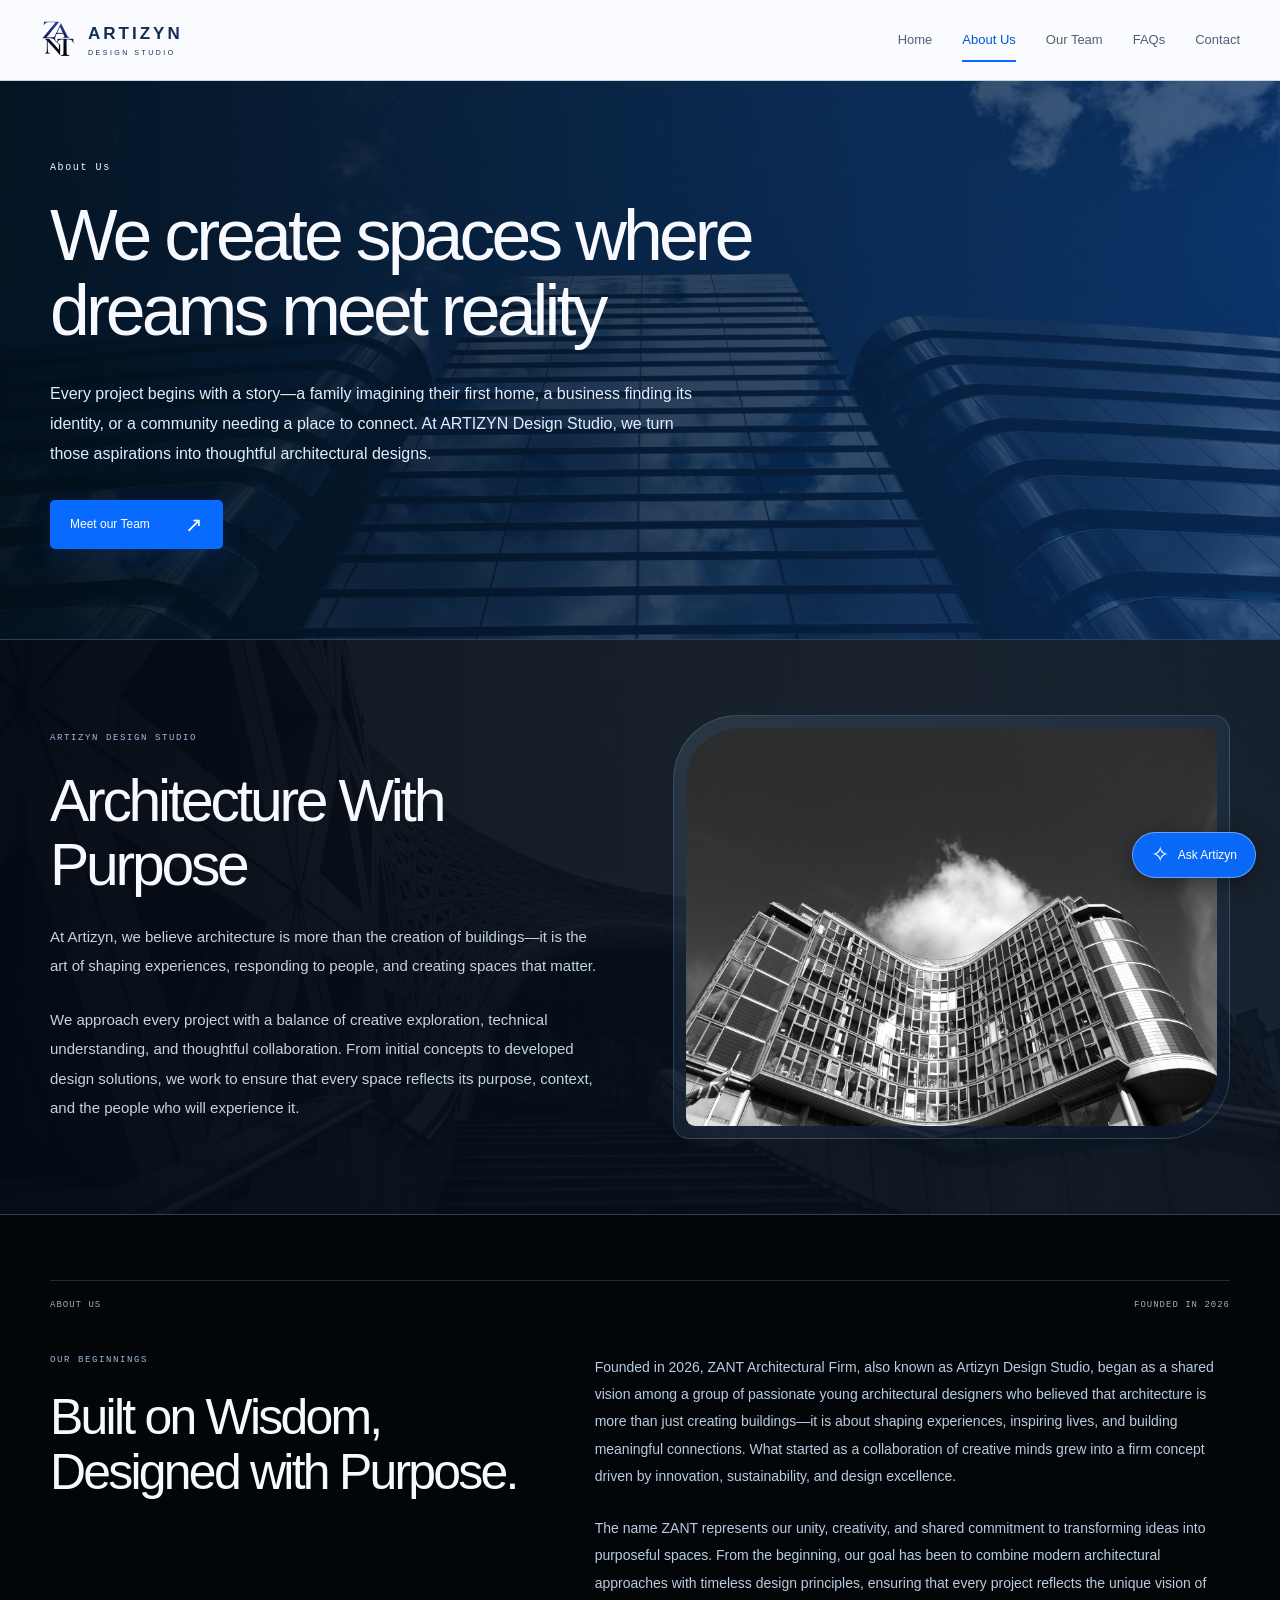
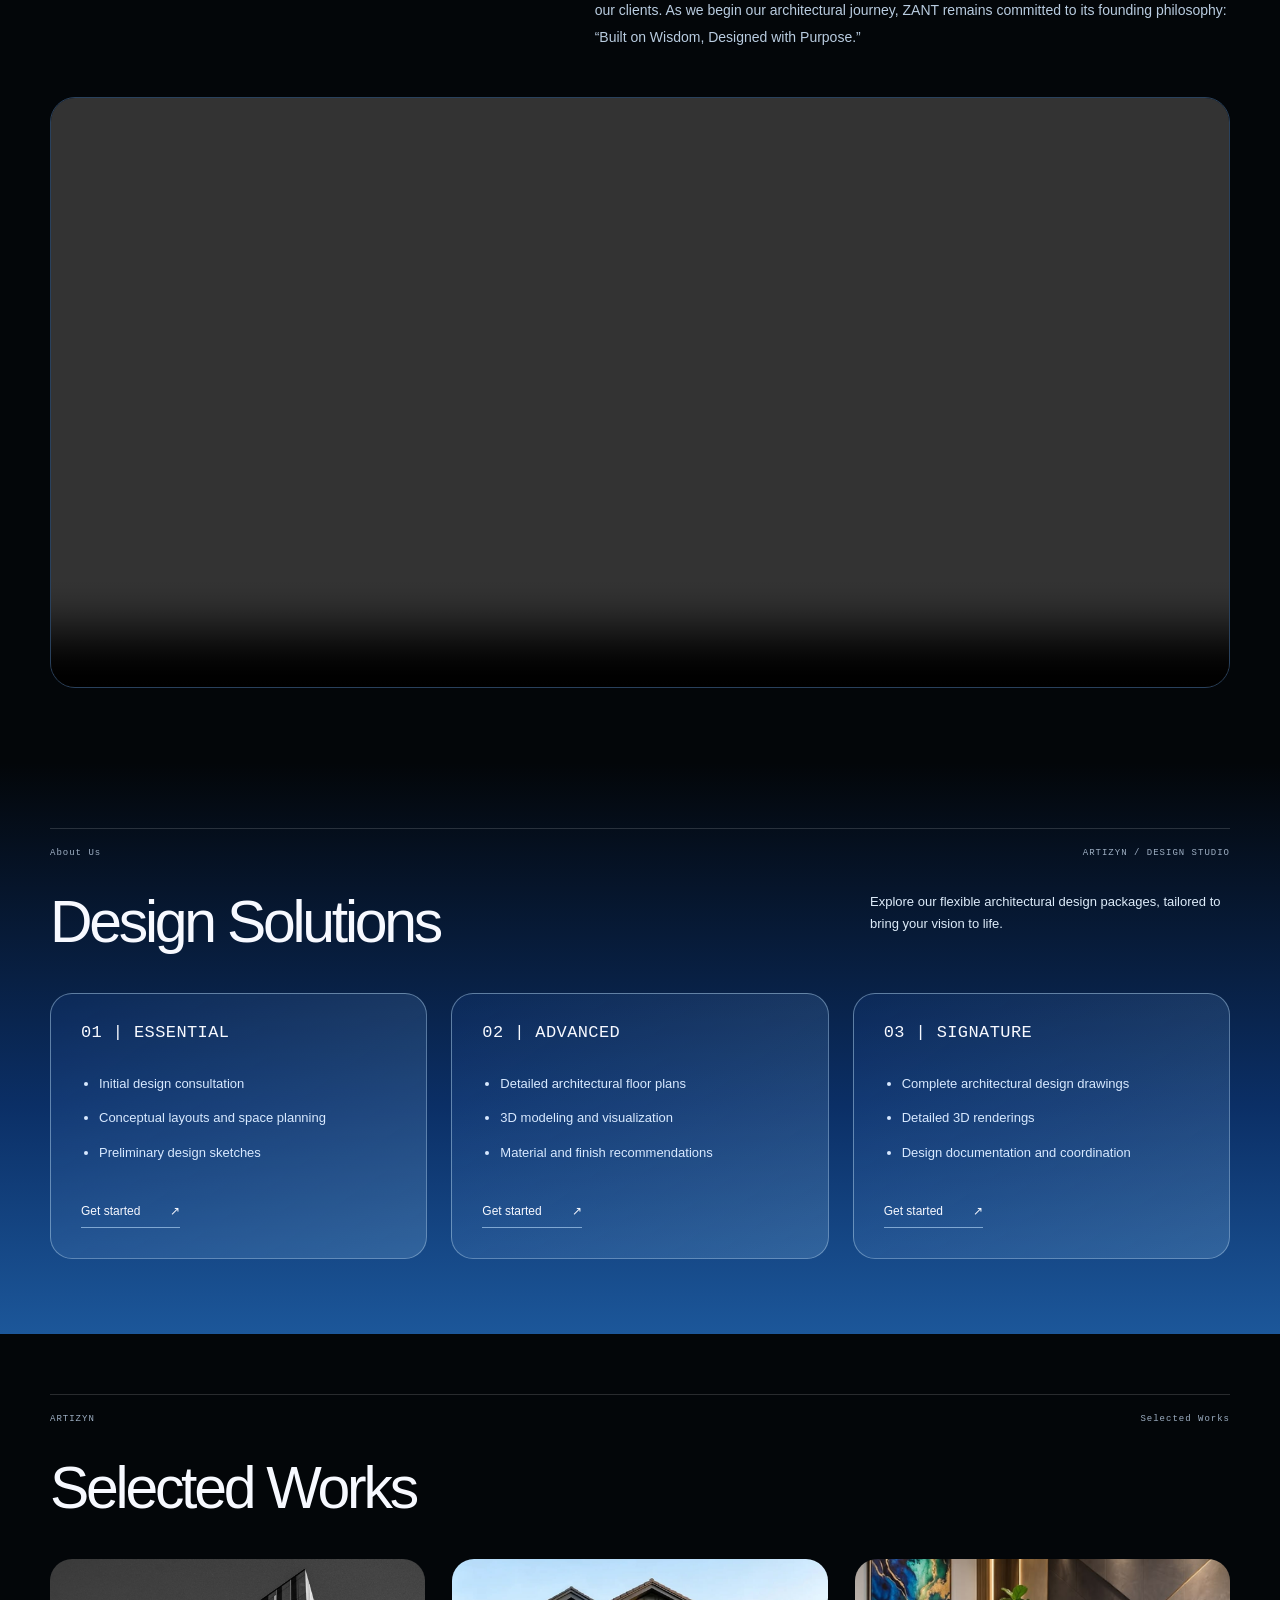
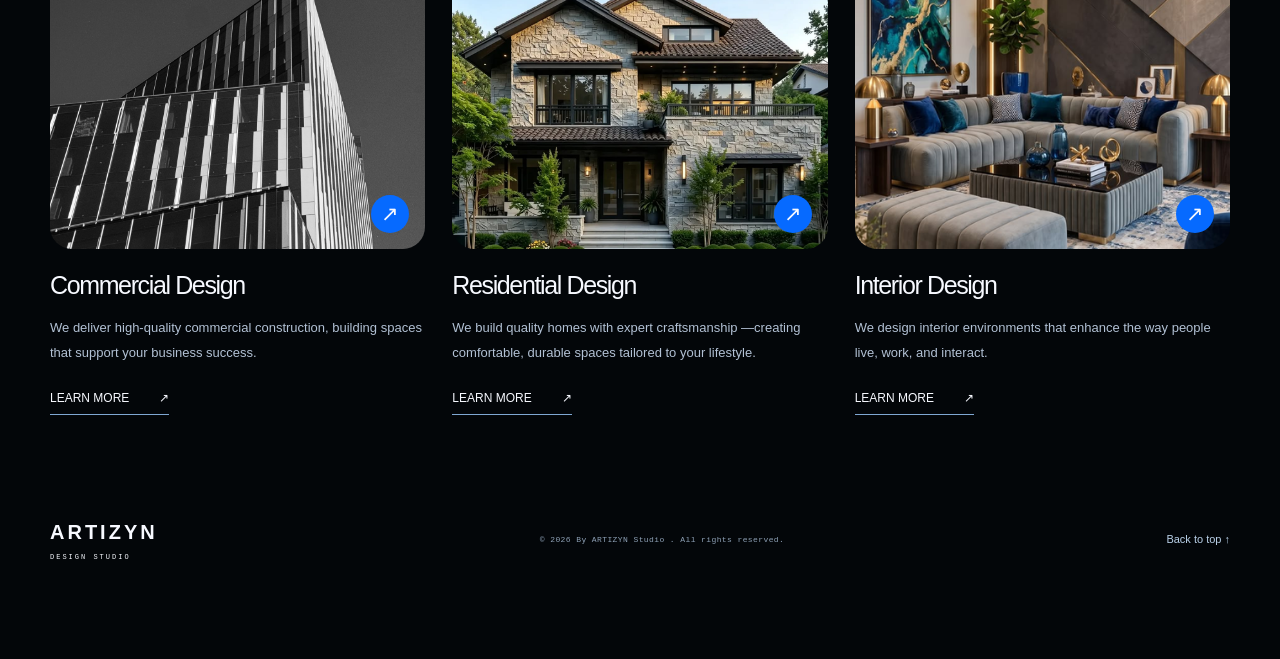
==== about.html @ 1517cb16 "Add files via upload" ====
<!doctype html>
<html lang="en">
<head>
  <meta charset="UTF-8">
  <meta name="viewport" content="width=device-width, initial-scale=1">
  <meta name="description" content="ARTIZYN Design Studio. Designing Spaces. Inspiring Lives.">
  <title>About Us | ARTIZYN Design Studio</title>
  <link rel="icon" href="assets/344285221e7c3db9e5a2c0e0a486cc6c.png">
  <link rel="stylesheet" href="styles.css">
  <script src="script.js" defer></script>
</head>
<body>
  <a href="#main" class="skip-link">Skip to content</a>
  <header class="site-header"><div class="nav-wrap">
    <a href="index.html" class="studio-logo" aria-label="ARTIZYN Design Studio home"><img src="assets/344285221e7c3db9e5a2c0e0a486cc6c.png" alt="" class="" loading="eager"><span>ARTIZYN<small>DESIGN STUDIO</small></span></a>
    <button type="button" class="menu-toggle" aria-expanded="false" aria-controls="navigation">Menu <span aria-hidden="true">＋</span></button>
    <nav id="navigation" aria-label="Main navigation"><a href="index.html">Home</a><a href="about.html" class="active" aria-current="page">About Us</a><a href="team.html">Our Team</a><a href="faqs.html">FAQs</a><a href="contact.html">Contact</a></nav>
  </div></header>
  <main id="main">
<section class="about-banner"><div class="about-background"><img src="assets/c82552db2556053404ffef305cc319f3.jpg" alt="" class="" loading="lazy"></div><div class="container about-banner-inner"><p class="eyebrow">About Us</p><h1>We create spaces where dreams meet reality</h1><p class="about-story">Every project begins with a story—a family imagining their first home, a business finding its identity, or a community needing a place to connect. At ARTIZYN Design Studio, we turn those aspirations into thoughtful architectural designs.</p><a class="button button-blue" href="team.html">Meet our Team <span aria-hidden="true">↗</span></a></div></section>

<section class="about-purpose" id="architecture-purpose" aria-labelledby="purpose-title">
  <div class="purpose-background" aria-hidden="true"><img src="assets/ce5a1efb2da5e8416d803a79b1815a34.jpg" alt="" loading="lazy"></div>
  <div class="container purpose-grid">
    <div class="purpose-copy"><p class="eyebrow">ARTIZYN DESIGN STUDIO</p><h2 id="purpose-title">Architecture With Purpose</h2><p>At Artizyn, we believe architecture is more than the creation of buildings—it is the art of shaping experiences, responding to people, and creating spaces that matter.</p><p>We approach every project with a balance of creative exploration, technical understanding, and thoughtful collaboration. From initial concepts to developed design solutions, we work to ensure that every space reflects its purpose, context, and the people who will experience it.</p></div>
    <figure class="purpose-media"><img src="assets/8f302f7c64dc074cd8ac6d49aa985cf3.jpg" alt="Curved architectural facade viewed beneath a clouded sky" loading="lazy"></figure>
  </div>
</section>
<section class="about-origins container" id="our-beginnings" aria-labelledby="origins-title">
  <div class="section-topline"><span>ABOUT US</span><span>FOUNDED IN 2026</span></div>
  <div class="origins-grid"><div><p class="eyebrow">OUR BEGINNINGS</p><h2 id="origins-title">Built on Wisdom,<br>Designed with Purpose.</h2></div><div class="origins-copy"><p>Founded in 2026, ZANT Architectural Firm, also known as Artizyn Design Studio, began as a shared vision among a group of passionate young architectural designers who believed that architecture is more than just creating buildings—it is about shaping experiences, inspiring lives, and building meaningful connections. What started as a collaboration of creative minds grew into a firm concept driven by innovation, sustainability, and design excellence.</p><p>The name ZANT represents our unity, creativity, and shared commitment to transforming ideas into purposeful spaces. From the beginning, our goal has been to combine modern architectural approaches with timeless design principles, ensuring that every project reflects the unique vision of our clients. As we begin our architectural journey, ZANT remains committed to its founding philosophy: “Built on Wisdom, Designed with Purpose.”</p></div></div>
  <video autoplay muted controls playsinline preload="auto" aria-label="Artizyn About Us studio video"><source src="assets/28ec681d1adf38405089d83d41454bf2.mp4" type="video/mp4">Your browser does not support video. <a href="assets/28ec681d1adf38405089d83d41454bf2.mp4">Download the About Us video</a>.</video>
</section>
<section class="packages-section"><div class="container"><div class="section-topline"><span>About Us</span><span>ARTIZYN / DESIGN STUDIO</span></div><div class="section-heading"><h2>Design Solutions</h2><p>Explore our flexible architectural design packages, tailored to bring your vision to life.</p></div><div class="package-grid"><article class="package-card"><h3>01 | ESSENTIAL</h3><ul><li>Initial design consultation</li><li>Conceptual layouts and space planning</li><li>Preliminary design sketches</li></ul><a class="text-link" href="contact.html?package=Essential">Get started <span aria-hidden="true">↗</span></a></article><article class="package-card"><h3>02 | ADVANCED</h3><ul><li>Detailed architectural floor plans</li><li>3D modeling and visualization</li><li>Material and finish recommendations</li></ul><a class="text-link" href="contact.html?package=Advanced">Get started <span aria-hidden="true">↗</span></a></article><article class="package-card"><h3>03 | SIGNATURE</h3><ul><li>Complete architectural design drawings</li><li>Detailed 3D renderings</li><li>Design documentation and coordination</li></ul><a class="text-link" href="contact.html?package=Signature">Get started <span aria-hidden="true">↗</span></a></article></div></div></section>
<section class="selected-section container" id="selected-works"><div class="section-topline"><span>ARTIZYN</span><span>Selected Works</span></div><h2>Selected Works</h2><div class="work-grid"><article class="work-category"><a class="work-category-image" href="commercial.html"><img src="assets/98d7e2358748f0d993f6f96458d1f9bc.jpg" alt="Commercial Design" class="" loading="lazy"><span aria-hidden="true">↗</span></a><h3>Commercial Design</h3><p>We deliver high-quality commercial construction, building spaces that support your business success.</p><a class="text-link" href="commercial.html">LEARN MORE <span aria-hidden="true">↗</span></a></article><article class="work-category"><a class="work-category-image" href="residential.html"><img src="assets/cbf2e55124b88dc359e330a60bb143f4.png" alt="Residential Design" class="" loading="lazy"><span aria-hidden="true">↗</span></a><h3>Residential Design</h3><p>We build quality homes with expert craftsmanship —creating comfortable, durable spaces tailored to your lifestyle.</p><a class="text-link" href="residential.html">LEARN MORE <span aria-hidden="true">↗</span></a></article><article class="work-category"><a class="work-category-image" href="interiors.html"><img src="assets/83908683cc5d75534dca1bf2333109cd.png" alt="Interior Design" class="" loading="lazy"><span aria-hidden="true">↗</span></a><h3>Interior Design</h3><p>We design interior environments that enhance the way people live, work, and interact.</p><a class="text-link" href="interiors.html">LEARN MORE <span aria-hidden="true">↗</span></a></article></div></section>
</main>
  <footer class="container site-footer"><a href="index.html" class="footer-wordmark">ARTIZYN<span>DESIGN STUDIO</span></a><p>© 2026 By ARTIZYN Studio . All rights reserved.</p><a href="#main" class="back-top">Back to top ↑</a></footer>
  <div class="assistant-panel" id="assistant-panel" hidden><div class="assistant-header"><strong>Artizyn</strong><button id="assistant-close" type="button" aria-label="Close Artizyn assistant">×</button></div><iframe id="assistant-frame" title="Artizyn AI Agent and Design Helper" data-src="https://agent.jotform.com/01a19ae77b0070008f9f59770c9044ddc008/canva-chatbot-bubble" referrerpolicy="strict-origin-when-cross-origin"></iframe><a href="https://agent.jotform.com/01a19ae77b0070008f9f59770c9044ddc008/canva-chatbot-bubble" target="_blank" rel="noopener noreferrer" class="assistant-link">Open assistant in a new tab ↗</a></div>
  <button class="assistant-toggle" id="assistant-toggle" type="button" aria-expanded="false" aria-controls="assistant-panel"><span aria-hidden="true">✧</span> Ask Artizyn</button>
  <dialog id="project-dialog" aria-labelledby="dialog-title"><div class="dialog-header"><h2 id="dialog-title">Selected Works</h2><button id="dialog-close" type="button" aria-label="Close project image">Close ×</button></div><img id="dialog-image" alt=""><p id="dialog-address"></p></dialog>
</body>
</html>
---- styles.css ----
@charset "UTF-8";
:root{--black:#030609;--blue:#086aff;--ice:#b4e4ee;--white:#f7f9ff;--muted:#a5b5c8;--line:#ffffff26;--font:Arial,Helvetica,sans-serif;--mono:'Courier New',monospace}
*{box-sizing:border-box}html{scroll-behavior:smooth;scroll-padding-top:85px}body{margin:0;background:var(--black);color:var(--white);font-family:var(--font);font-size:15px;line-height:1.7}button,input,textarea,select{font:inherit}button,a{-webkit-tap-highlight-color:transparent}button{cursor:pointer;touch-action:manipulation}a{color:inherit;text-decoration:none}a:focus-visible,button:focus-visible,summary:focus-visible,input:focus-visible,select:focus-visible,textarea:focus-visible{outline:3px solid #82c8ff;outline-offset:5px}img{display:block;max-width:100%}p,h1,h2,h3,figure{margin:0}button{color:inherit}h1,h2,h3{line-height:1.05;letter-spacing:-.055em;font-weight:400}h2{font-size:clamp(42px,4.6vw,66px)}strong{font-weight:700}.container{width:min(1180px,calc(100% - 100px));margin-inline:auto}.eyebrow{font-family:var(--mono);font-size:10px;letter-spacing:1.6px;line-height:1.5}.small-line{width:24px;height:1px;background:#c8f0ff;display:inline-block;vertical-align:middle;margin-right:8px}.site-header{height:80px;position:sticky;top:0;z-index:30;background:#f9fbff;color:#122032;box-shadow:0 1px 0 #c8d4df}.nav-wrap{width:min(1280px,calc(100% - 80px));height:100%;margin:auto;display:flex;align-items:center;justify-content:space-between;gap:25px}.logo{font-size:29px;font-weight:700;letter-spacing:-1.5px;line-height:1}.logo span{color:var(--blue)}nav{display:flex;align-items:center;gap:30px}nav a{font-size:13px;color:#506071;position:relative}nav a:hover,nav a.active{color:#0057d4}nav a.active:not(.nav-contact)::after{content:'';position:absolute;bottom:-11px;left:0;right:0;height:2px;background:var(--blue)}nav a.nav-contact{padding:11px 18px;border:1px solid #bac8d9;color:#14263d}nav a.nav-contact span{margin-left:16px}.menu-toggle{display:none}.hero{position:relative;isolation:isolate;overflow:hidden;padding-top:52px}.hero-glow{position:absolute;z-index:-2;top:0;left:0;right:0;height:780px;background:linear-gradient(180deg,#ade0eb 0%,#417ed2 26%,#10365d 56%,#030609 96%)}.hero-layout{display:grid;grid-template-columns:1fr 1.04fr;gap:36px;position:relative;z-index:1}.hero-card{border:1px solid #ffffff7d;background:linear-gradient(145deg,#d7f1ff27,#122c4a50 55%,#000a);border-radius:58px 16px 58px 16px;padding:43px 42px 25px;display:flex;flex-direction:column;align-items:flex-start;backdrop-filter:blur(15px);min-width:0}.hero h1{font-size:clamp(55px,5.8vw,85px);margin-top:35px;line-height:1.02;letter-spacing:-.06em}.hero h1 strong{display:block}.hero-description{font-size:16px;margin-top:26px;line-height:1.6;color:#e1effb}.button{display:inline-flex;align-items:center;justify-content:space-between;gap:35px;padding:14px 20px;min-height:48px;border:0;font-size:12px;border-radius:5px}.button-blue{background:var(--blue);color:#fff;box-shadow:0 8px 25px #0064ff20}.button:hover{background:#2a83ff}.button span{font-size:21px;line-height:1}.hero .button{margin-top:33px}.hero-bottom{display:flex;align-items:center;justify-content:space-between;width:100%;margin-top:45px;padding-top:18px;border-top:1px solid #ffffff30;font-family:var(--mono);font-size:8px;letter-spacing:1px;color:#c1d4e6}.hero-bottom>span:last-child{font-size:22px}.hero-image{position:relative;min-height:525px;max-height:620px;overflow:hidden;border-radius:40px 7px 40px 7px;background:#122335}.hero-image img{width:100%;height:100%;object-fit:cover;object-position:50% 45%}.hero-image::after{content:'';position:absolute;inset:55% 0 0;background:linear-gradient(transparent,#000b)}.hero-image figcaption{position:absolute;bottom:25px;left:25px;right:25px;z-index:1;font-family:var(--mono);font-size:8px;letter-spacing:1px;display:flex;justify-content:space-between;gap:10px}.blue-loop{width:205px;height:205px;border:39px solid #72a4ff;border-radius:40%;position:absolute;z-index:2;transform:rotate(29deg);box-shadow:inset 5px 5px 8px #c3edff,inset -8px -8px 14px #1451db,7px 6px 10px #13329d;border-top-color:#a1c8ff;border-left-color:#95c3ff;pointer-events:none}.loop-one{top:-113px;right:-85px;width:240px;height:240px}.loop-two{top:490px;left:-135px;transform:rotate(-25deg);width:190px;height:190px;border-width:32px;z-index:0}.intro{padding-top:96px;padding-bottom:85px;text-align:center}.intro>.eyebrow{color:#96b1ce;font-size:9px}.intro h2{margin-top:22px;font-size:clamp(38px,4.4vw,62px)}.blue-text{color:#8bc5ff}.section-intro{max-width:500px;margin:24px auto 0;color:var(--muted);font-size:14px;line-height:1.8}.values-grid{display:grid;grid-template-columns:repeat(3,1fr);gap:22px;margin-top:52px;text-align:left}.glass-card{padding:28px 27px 22px;border:1px solid #a4c1df70;border-radius:23px;background:linear-gradient(164deg,#11274230,#103d7a 65%,#8fbfdf);min-height:315px;position:relative}.card-number{font-family:var(--mono);font-size:9px;letter-spacing:1px;color:#a5c6ee}.glass-card h3{font-size:26px;line-height:1.15;letter-spacing:-.03em;margin-top:26px}.glass-card p{font-size:12px;line-height:1.85;margin-top:20px;color:#eff6ff;max-width:265px}.card-arrow{display:block;text-align:right;margin-top:22px;font-size:21px}.services-banner{position:relative;isolation:isolate;overflow:hidden;min-height:420px;display:flex;align-items:center;border-top:1px solid #273a51;border-bottom:1px solid #3c6980}.facade-background{position:absolute;z-index:-2;inset:0;width:100%;height:100%;object-fit:cover;object-position:center 50%}.services-banner::after{content:'';position:absolute;z-index:-1;inset:0;background:linear-gradient(90deg,#03101be0,#0b2a569c 50%,#07111aa6)}.banner-inner{display:grid;grid-template-columns:1fr 1.4fr .7fr;gap:65px;align-items:center;padding-block:45px}.process-photo{height:245px;width:100%;object-fit:cover;border-radius:24px 65px 24px 65px;transform:rotate(-3deg);border:1px solid #b6d5e9a0}.banner-inner h2{font-size:clamp(50px,6vw,80px);margin-top:15px}.banner-inner>div>p:last-child{margin-top:20px;color:#d3e6f8;font-family:var(--mono);font-size:12px}.outline-cross{position:relative;width:115px;height:200px;background:linear-gradient(#edfaff44,#1c87ff1f);border:1px solid #b7d7f8a6;border-radius:24px;transform:rotate(15deg)}.outline-cross::before{content:'';position:absolute;width:200px;height:100px;top:49px;left:-44px;background:linear-gradient(#b8d9ff5c,#1262ba30);border:1px solid #bbdcff88;border-radius:20px}.services-content{padding-block:65px 80px}.section-topline{display:flex;justify-content:space-between;gap:20px;font-family:var(--mono);font-size:9px;letter-spacing:1px;border-top:1px solid var(--line);padding-top:17px;color:#9eafc3}.service-layout{display:grid;grid-template-columns:1fr 1fr;gap:70px;margin-top:40px}.service-selector h2{font-size:43px}.service-buttons{display:flex;flex-direction:column;gap:14px;margin-top:38px}.service-button{display:flex;align-items:center;gap:16px;justify-content:flex-start;background:#101a27;color:#b9c7d8;border:1px solid #293e58;padding:16px 19px;font-size:12px;border-radius:30px;text-align:left;min-height:55px}.service-button>span:first-child{font-family:var(--mono);font-size:9px;opacity:.7}.service-button>span:last-child{margin-left:auto;font-size:18px}.service-button.active,.service-button:hover{background:linear-gradient(100deg,#1562e4,#64a6ef);color:#fff;border-color:#a8cfff}.service-detail{border:1px solid #263d54;border-radius:24px;overflow:hidden;background:#091420;min-width:0}.service-detail>img{width:100%;height:230px;object-fit:cover}.service-detail-copy{padding:25px}.service-detail-copy .eyebrow{font-size:9px;color:#a9cfff}.service-detail h3{font-size:27px;margin-top:13px;letter-spacing:-.025em}.service-detail-copy>p:not(.eyebrow){font-size:12px;color:#acbfd3;line-height:1.8;margin-top:16px;min-height:87px}.text-link{display:inline-flex;align-items:center;gap:30px;font-size:12px;border-bottom:1px solid #7fa7d2;padding-bottom:6px;margin-top:22px}.text-link:hover{color:#9dcaff}.team-section{background:linear-gradient(180deg,#a7dce8 0,#397ed6 24%,#12335b 60%,#030609 98%);padding-block:55px 65px}.team-section .section-topline{border-color:#ffffff50;color:#e1f2ff}.section-heading{display:flex;justify-content:space-between;align-items:flex-end;margin-top:30px;gap:25px}.section-heading>p{font-size:12px;color:#deecfa}.team-grid{display:grid;grid-template-columns:repeat(4,1fr);gap:25px;margin-top:40px}.team-portrait{height:235px;position:relative;overflow:hidden;border-radius:26px 26px 5px 5px;background:linear-gradient(145deg,#c4e4ff,#397bde 65%,#13366f);border:1px solid #b5daff8c;display:grid;place-items:center}.team-portrait::after{content:'';position:absolute;width:145px;height:145px;border:1px solid #ffffff3a;border-radius:40%;transform:rotate(45deg);bottom:-75px;left:-45px}.team-monogram{font-size:100px;color:#ffffffd1;font-weight:400;letter-spacing:-.07em;line-height:1}.member-number{position:absolute;bottom:17px;left:18px;font-size:8px;font-family:var(--mono);letter-spacing:1px;color:#e3f3ff}.portrait-two{background:linear-gradient(145deg,#c9d3ff,#657bdd 65%,#253d85)}.portrait-three{background:linear-gradient(145deg,#bae8eb,#2e9fbb 65%,#125169)}.portrait-four{background:linear-gradient(145deg,#c5d8ff,#558ed7 65%,#1d3c76)}.team-card h3{font-size:20px;line-height:1.2;letter-spacing:-.03em;margin-top:20px}.team-card>p{color:#adbed2;font-size:12px;margin-top:7px}.faq-section{padding-block:70px 90px}.faq-layout{display:grid;grid-template-columns:.8fr 1.2fr;gap:100px}.faq-layout .eyebrow{color:#90aeca;font-size:9px}.faq-layout h2{margin-top:23px;font-size:56px}.faq-intro{font-size:13px;color:var(--muted);margin-top:25px}.faq-list{border-top:1px solid var(--line)}details{border-bottom:1px solid var(--line)}summary{cursor:pointer;display:flex;align-items:center;justify-content:space-between;gap:25px;padding:23px 0;font-size:14px;line-height:1.6;list-style:none}summary::-webkit-details-marker{display:none}.faq-icon{font-size:25px;color:#9bc8ff;flex-shrink:0}details[open] .faq-icon{transform:rotate(45deg)}details p{color:var(--muted);font-size:12px;line-height:1.9;padding:0 35px 24px 0;max-width:550px}.contact-section{position:relative;isolation:isolate;overflow:hidden;border-top:1px solid #304868;background:linear-gradient(145deg,#091929,#124fa8 55%,#9ccfdf);padding-block:70px}.contact-layout{display:grid;grid-template-columns:1fr 1fr;gap:85px;align-items:start}.contact-copy .eyebrow{font-size:9px;color:#b8d8f9}.contact-copy h2{font-size:clamp(45px,4.8vw,67px);line-height:1.05;margin-top:25px}.contact-copy>p:not(.eyebrow){font-size:13px;color:#c5dbf2;line-height:1.9;margin-top:25px}.contact-meta{font-family:var(--mono);font-size:9px;display:flex;flex-direction:column;gap:4px;color:#b7d2ef;margin-top:42px}.contact-copy p.contact-note{font-size:11px;max-width:290px;margin-top:35px;color:#d3e2f3}.contact-loop{left:-130px;bottom:-170px;z-index:-1;width:350px;height:350px;opacity:.35}.contact-form-wrap{background:#06162de6;border:1px solid #b1d5ff70;backdrop-filter:blur(10px);border-radius:28px;padding:32px;min-width:0}.contact-form-wrap h3{font-size:27px;letter-spacing:-.03em;margin-bottom:28px}.form-row{display:grid;grid-template-columns:1fr 1fr;gap:14px}.field{margin-bottom:18px;min-width:0}.field label{display:block;font-size:11px;color:#d2e6fd;margin-bottom:7px}.field label span{color:#8ebfff}.field input,.field select,.field textarea{width:100%;min-width:0;display:block;background:#071c34;border:1px solid #3f638c;border-radius:5px;padding:11px 12px;color:#f4f8ff;font-size:12px;min-height:43px}.field input::placeholder,.field textarea::placeholder{color:#9cb2ca;opacity:1}.field textarea{resize:vertical;min-height:115px}.field select option{color:#fff;background:#071c34}.contact-form-wrap .button{width:100%}.form-note{font-size:10px;color:#b4c7dc;line-height:1.8;margin-top:14px}.enquiry-result[hidden],.draft-actions a[hidden]{display:none}.enquiry-result{border-top:1px solid #426487;margin-top:25px;padding-top:25px}.enquiry-result .eyebrow{font-size:9px;color:#a6cfff}.enquiry-result h3{margin:12px 0}.enquiry-result>p:not(.eyebrow){font-size:12px;color:#bed2e7}.enquiry-result pre{font-family:var(--mono);font-size:11px;white-space:pre-wrap;overflow-wrap:anywhere;background:#030f22;padding:18px;border-radius:6px;color:#d6e7fa;max-height:300px;overflow:auto}.draft-actions{display:flex;gap:9px;flex-wrap:wrap}.draft-actions>button,.draft-actions>a{padding:8px 12px;border:1px solid #718dac;background:transparent;color:#fff;font-size:11px;min-height:40px;border-radius:5px}.enquiry-result #draft-status{font-size:10px;margin-top:12px}footer{display:flex;align-items:center;justify-content:space-between;gap:25px;padding-block:30px}footer .logo{font-size:26px}footer>p{font-family:var(--mono);font-size:8px;color:#8fa2b7;letter-spacing:1px}footer>p>span{margin:0 10px}.back-top{font-size:11px;color:#bad1e9}.skip-link{position:fixed;top:-100px;left:20px;z-index:100;background:white;color:#0648b3;padding:12px 20px}.skip-link:focus{top:10px}
@media(min-width:1500px){.hero-layout{gap:50px}.hero-card{padding-top:50px}.hero h1{font-size:86px}}
@media(max-width:1100px){.container{width:calc(100% - 60px)}.nav-wrap{width:calc(100% - 60px)}nav{gap:22px}.hero-layout{gap:25px}.hero-card{padding:35px 30px 23px}.hero h1{font-size:68px}.hero .eyebrow{font-size:8px}.hero-image{min-height:500px}.hero-bottom{font-size:7px}.hero-image figcaption{font-size:7px}.service-layout{gap:35px}.service-selector h2{font-size:38px}.team-grid{gap:18px}.team-portrait{height:200px}.team-card h3{font-size:18px}.faq-layout{gap:55px}.contact-layout{gap:45px}.contact-form-wrap{padding:26px}.banner-inner{gap:40px}.outline-cross{transform:scale(.8) rotate(15deg)}}
@media(max-width:760px){html{scroll-padding-top:85px}.container{width:calc(100% - 36px)}.site-header{height:70px}.nav-wrap{width:calc(100% - 36px)}.logo{font-size:27px}.menu-toggle{display:flex;align-items:center;gap:14px;border:1px solid #b0bfd1;background:none;color:#182e4b;font-size:12px;padding:7px 10px;min-height:38px}nav{display:none;position:absolute;top:70px;left:0;right:0;background:#f9fbff;padding:12px 18px 22px;box-shadow:0 10px 20px #0003;gap:0}nav.open{display:flex;flex-direction:column;align-items:stretch}nav a{font-size:14px;padding:12px}nav a.active:not(.nav-contact)::after{display:none}nav a.nav-contact{margin-top:7px;padding:12px}.hero{padding-top:25px}.hero-glow{height:1000px}.hero-layout{grid-template-columns:1fr;gap:22px}.hero-card{border-radius:40px 12px 40px 12px;padding:31px 26px 22px;backdrop-filter:none}.hero h1{font-size:clamp(52px,13.7vw,76px);margin-top:27px}.hero .eyebrow{font-size:8px;letter-spacing:1px}.hero-description{font-size:15px;margin-top:22px}.hero .button{margin-top:26px}.hero-bottom{margin-top:28px;font-size:7px}.hero-image{height:365px;min-height:0;border-radius:30px 7px 30px 7px}.hero-image img{object-position:50% 50%}.hero-image figcaption{left:20px;right:20px;bottom:20px;font-size:7px}.loop-one{width:140px;height:140px;right:-90px;top:-70px;border-width:24px}.loop-two{top:780px;width:130px;height:130px;left:-98px;border-width:23px}.intro{padding-top:58px;padding-bottom:50px}.intro>.eyebrow{font-size:8px}.intro h2{font-size:39px;margin-top:20px}.section-intro{font-size:13px;margin-top:20px;max-width:320px}.values-grid{grid-template-columns:1fr;gap:17px;margin-top:32px}.glass-card{padding:25px;min-height:0}.glass-card h3{font-size:27px;margin-top:22px}.glass-card h3 br{display:none}.glass-card p{max-width:none;font-size:12px;margin-top:16px}.card-arrow{margin-top:12px}.services-banner{min-height:440px}.banner-inner{grid-template-columns:1fr 1.6fr;gap:20px;padding-block:40px}.process-photo{height:200px;border-radius:20px 40px 20px 40px}.banner-inner .eyebrow{font-size:8px}.banner-inner h2{font-size:48px}.banner-inner>div>p:last-child{font-size:10px}.outline-cross{display:none}.services-content{padding-block:40px 50px}.section-topline{font-size:8px;letter-spacing:.7px;gap:15px}.section-topline>span:last-child{text-align:right}.service-layout{grid-template-columns:1fr;gap:25px;margin-top:30px}.service-selector h2{font-size:38px}.service-buttons{margin-top:28px;gap:11px}.service-button{font-size:12px;gap:12px;padding:14px 16px}.service-detail>img{height:230px}.service-detail-copy{padding:24px}.service-detail-copy>p:not(.eyebrow){min-height:0}.team-section{padding-block:40px}.section-heading{display:block;margin-top:27px}.section-heading h2{font-size:42px}.section-heading>p{font-size:12px;margin-top:16px}.team-grid{grid-template-columns:1fr 1fr;gap:28px 15px;margin-top:30px}.team-portrait{height:180px;border-radius:22px 22px 5px 5px}.team-monogram{font-size:83px}.member-number{font-size:7px;left:13px;bottom:12px}.team-card h3{font-size:17px;margin-top:14px;line-height:1.3;overflow-wrap:anywhere}.team-card>p{font-size:11px;margin-top:5px}.faq-section{padding-block:45px 50px}.faq-layout{grid-template-columns:1fr;gap:30px}.faq-layout h2{font-size:46px;margin-top:20px}.faq-intro{margin-top:20px}.faq-layout>.faq-list{margin-top:5px}summary{padding-block:21px;font-size:13px;gap:20px}details p{font-size:12px;padding-right:10px}.contact-section{padding-block:45px}.contact-layout{grid-template-columns:1fr;gap:35px}.contact-copy h2{font-size:48px}.contact-copy>p:not(.eyebrow){font-size:13px;margin-top:22px}.contact-meta{margin-top:26px}.contact-copy p.contact-note{max-width:none;margin-top:22px}.contact-form-wrap{padding:24px 20px;border-radius:23px}.contact-form-wrap h3{font-size:27px}.form-row{grid-template-columns:1fr;gap:0}.field input,.field select,.field textarea{font-size:16px}.field label{font-size:12px}.contact-loop{opacity:.15}footer{flex-wrap:wrap;padding-block:25px;gap:20px}footer>p{order:3;width:100%;font-size:7px;line-height:1.8}footer>p>span{margin:0 6px}.back-top{margin-left:auto}}
@media(prefers-reduced-motion:reduce){html{scroll-behavior:auto}*,*::before,*::after{animation:none!important;transition:none!important}}

/* Artizyn content integrated with the original Architrexx visual system. */
.studio-logo{display:flex;align-items:center;gap:12px;color:#162c58;line-height:1;flex-shrink:0}.studio-logo>img{height:46px;width:36px;object-fit:contain}.studio-logo>span{font-size:17px;letter-spacing:3px;font-weight:600}.studio-logo small{display:block;font-size:7px;letter-spacing:2.5px;margin-top:7px;font-weight:400}.home-hero .hero-card{justify-content:center;min-height:540px}.home-hero .hero-card>.eyebrow{font-size:11px;color:#f1f7ff}.studio-wordmark{display:flex;align-items:center;gap:18px;width:100%;margin:35px 0 12px}.studio-wordmark>img{width:126px;height:160px;object-fit:contain}.home-hero h1{font-size:clamp(32px,3.3vw,46px);letter-spacing:.1em;line-height:1.3;margin:0}.studio-wordmark>div>p{font-size:10px;letter-spacing:5px;color:#e0edff;margin-top:7px}.home-hero .hero-description{font-size:13px;letter-spacing:1px}.home-hero .hero-image{max-height:600px}.home-hero .intro{padding-top:85px}.home-hero .intro h2{max-width:850px;margin:0 auto}.home-hero .glass-card h3{font-family:var(--mono);font-size:20px;letter-spacing:.025em}.home-hero .glass-card p{font-size:13px}.home-statement{position:relative;isolation:isolate;padding:100px 0;overflow:hidden}.statement-image{position:absolute;inset:0;z-index:-2}.statement-image img{height:100%;width:100%;object-fit:cover}.home-statement::after{content:'';position:absolute;inset:0;z-index:-1;background:linear-gradient(90deg,#020710ef,#071e44b3)}.home-statement h2{max-width:800px;line-height:1.13}.home-statement .button{margin-top:35px}.site-footer{padding-bottom:95px}.footer-wordmark{font-size:20px;font-weight:600;letter-spacing:3px}.footer-wordmark>span{display:block;font-family:var(--mono);font-size:7px;letter-spacing:2px;font-weight:400;margin-top:3px}.site-footer>p{max-width:470px;line-height:1.7;letter-spacing:.4px}.about-banner{position:relative;isolation:isolate;overflow:hidden;padding:80px 0 90px}.about-background{position:absolute;inset:0;z-index:-2}.about-background img{width:100%;height:100%;object-fit:cover}.about-banner::after{content:'';position:absolute;inset:0;z-index:-1;background:linear-gradient(90deg,#03101beb,#0a3164c7)}.about-banner h1{font-size:clamp(48px,5.6vw,78px);max-width:850px;line-height:1.05;margin-top:23px}.about-story{max-width:665px;color:#e1edfb;font-size:16px;line-height:1.9;margin-top:30px}.about-banner .button{margin-top:30px}.packages-section{padding:65px 0 75px;background:linear-gradient(180deg,#030609,#0b2f66 60%,#1c579a)}.packages-section .section-heading{align-items:flex-start}.packages-section .section-heading>p{max-width:360px;font-size:13px}.package-grid{display:grid;grid-template-columns:repeat(3,1fr);gap:24px;margin-top:40px}.package-card{padding:30px;border:1px solid #a6c7e27d;border-radius:22px;background:linear-gradient(145deg,#1a4b9f30,#83b4dd40);display:flex;flex-direction:column}.package-card h3{font-family:var(--mono);font-size:17px;letter-spacing:.4px}.package-card ul{font-size:13px;color:#d8e9ff;padding-left:18px;line-height:1.9;margin:30px 0 10px}.package-card li+li{margin-top:10px}.package-card .text-link{align-self:flex-start;margin-top:auto;padding-top:25px}.selected-section{padding:60px 0 70px}.selected-section h2{margin-top:30px}.work-grid{display:grid;grid-template-columns:repeat(3,1fr);gap:27px;margin-top:40px}.work-category-image{position:relative;display:block;border-radius:22px;overflow:hidden;background:#152333}.work-category-image img{height:290px;width:100%;object-fit:cover;transition:transform .3s}.work-category-image:hover img{transform:scale(1.03)}.work-category-image>span{position:absolute;bottom:16px;right:16px;background:#066aff;width:38px;height:38px;border-radius:50%;display:grid;place-items:center;font-size:21px}.work-category h3{font-size:25px;margin-top:23px}.work-category p{color:#b2c1d4;font-size:13px;line-height:1.9;margin-top:18px}.team-page{position:relative;isolation:isolate;padding-top:60px;padding-bottom:75px}.team-background{position:absolute;inset:0;z-index:-1;opacity:.17;overflow:hidden}.team-background img{width:100%;height:100%;object-fit:cover}.team-page h1{font-size:clamp(52px,6vw,80px);margin-top:24px}.team-page .team-grid{margin-top:45px}.team-page .team-portrait{height:270px;border-radius:110px 110px 4px 4px}.team-portrait>img{width:100%;height:100%;object-fit:contain;object-position:bottom;position:relative;z-index:1}.team-card h2{font-size:23px;line-height:1.3;letter-spacing:-.03em;margin-top:24px}.team-page .team-card>p{font-size:13px;color:#e0eafb;line-height:1.9;margin-top:15px}.studio-insights{padding:55px 0 70px}.insights-lead{font-size:23px;line-height:1.6;max-width:900px;margin-top:35px}.studio-insights>p:not(.insights-lead){color:#adbed2;font-size:14px;margin-top:20px}.studio-insights video{display:block;margin-top:35px;width:100%;max-height:620px;background:#091321;border-radius:24px}.testimonials-section{padding:65px 0 75px;background:linear-gradient(180deg,#86bde0,#175bb9 40%,#061222 95%)}.testimonials-section h1{font-size:clamp(42px,5vw,68px);max-width:1100px;margin-top:25px;line-height:1.1}.quotes-grid{display:grid;grid-template-columns:repeat(3,1fr);gap:32px;margin-top:42px}.quote-card{border-top:1px solid #b5d9ff80;padding-top:10px}.quote-mark{font-family:Georgia,serif;font-size:72px;line-height:1;color:#b8d9ff}.quote-card blockquote{margin:0;font-size:14px;line-height:1.95;color:#ecf4ff}.quote-card figcaption{font-size:11px;font-family:var(--mono);font-weight:600;margin-top:24px;color:#b7d7ff}.faq-layout h2{font-size:48px;line-height:1.1}.faq-layout .text-link{line-height:1.7;gap:15px}.faq-contacts{background:#0b1d35;padding:48px 0}.faq-contacts h2{font-size:35px;max-width:750px}.faq-contact-grid{display:grid;grid-template-columns:1fr 1.1fr .6fr;gap:35px;margin-top:35px;font-size:13px;color:#c7e1ff;line-height:2}.faq-contacts .text-link{margin-top:30px}.faq-cta{display:grid;grid-template-columns:1fr 1fr;gap:65px;align-items:center;padding-block:70px}.faq-cta h2{font-size:60px;line-height:1.1}.faq-cta .button{margin-top:30px}.faq-cta>img{width:100%;height:370px;object-fit:cover;border-radius:30px}.contact-page{min-height:650px;padding-top:65px}.contact-page h1{font-size:clamp(48px,5.6vw,76px);margin-top:25px;line-height:1.05}.contact-information{margin-top:40px;font-size:16px;color:#edf4ff;line-height:1.8}.contact-information>p{max-width:390px;margin-bottom:28px}.contact-information>a{display:block;width:fit-content;font-size:14px}.contact-email{margin-top:25px;overflow-wrap:anywhere}.social-links{display:flex;flex-wrap:wrap;gap:10px 20px;margin-top:30px}.social-links>a{font-size:11px;border-bottom:1px solid #9cc7f87a}.contact-page .contact-form-wrap>form>h2{font-size:32px}.form-intro{color:#c4d8ef;font-size:12px;margin-top:12px;margin-bottom:25px;overflow-wrap:anywhere}.bible-quote{padding-block:65px;text-align:center;max-width:900px}.bible-quote blockquote{font-family:Georgia,serif;font-size:27px;line-height:1.5;margin:0}.bible-quote>p{margin-top:20px;color:#a9bfd5;font-size:13px}.portfolio-intro{padding:35px 0 30px}.portfolio-intro>.text-link{margin-top:0}.portfolio-intro>.eyebrow{margin-top:40px;color:#8cb5e7}.portfolio-intro h1{font-size:clamp(62px,7vw,94px);margin-top:16px}.portfolio-intro>p:not(.eyebrow){color:#afc3dd;font-size:16px;max-width:850px;margin-top:25px}.portfolio-tabs{display:flex;justify-content:flex-start;gap:10px;margin-top:30px;flex-wrap:wrap}.portfolio-tabs a{padding:8px 18px;border:1px solid #466282;border-radius:25px;color:#afc3dd;font-size:12px}.portfolio-tabs a.active{background:#096aff;color:#fff;border-color:#096aff}.portfolio-tabs a.active::after{display:none!important}.portfolio-grid{display:grid;grid-template-columns:repeat(2,1fr);gap:55px 35px;padding:20px 0 75px}.project-card{min-width:0}.project-image{display:block;position:relative;width:100%;padding:18px;background:linear-gradient(155deg,#122742,#08101c);border:1px solid #375572;border-radius:25px;overflow:hidden;min-width:0}.project-image>img{width:100%;height:390px;object-fit:contain;transition:transform .3s}.project-image:hover>img{transform:scale(1.02)}.project-image>span{position:absolute;bottom:16px;right:16px;border-radius:50%;width:38px;height:38px;display:grid;place-items:center;font-size:22px;background:#076aff}.project-caption{display:flex;gap:20px;margin-top:23px}.project-index{font-family:var(--mono);font-size:11px;color:#7ba9dd;padding-top:5px}.project-caption h2{font-size:26px;letter-spacing:-.03em;line-height:1.2}.project-caption p{color:#b9cbe0;font-size:13px;line-height:1.8;margin-top:13px}.assistant-toggle{position:fixed;right:24px;bottom:22px;z-index:35;display:flex;align-items:center;gap:9px;min-height:46px;border:1px solid #a1c9ff9c;border-radius:27px;padding:10px 18px;background:#0968f5;color:#fff;font-size:12px;box-shadow:0 5px 25px #0006}.assistant-toggle>span{font-size:22px;line-height:1}.assistant-panel[hidden]{display:none}.assistant-panel{position:fixed;right:22px;bottom:82px;z-index:40;width:min(390px,calc(100vw - 36px));height:min(590px,calc(100dvh - 120px));border:1px solid #739ad0;border-radius:20px;background:#f8fbff;box-shadow:0 10px 60px #0009;display:flex;flex-direction:column;overflow:hidden}.assistant-header{display:flex;align-items:center;justify-content:space-between;background:#123d8a;color:#fff;padding:12px 18px}.assistant-header strong{font-size:15px}.assistant-header button{font-size:26px;line-height:1;background:none;border:0;color:#fff;min-width:35px;min-height:35px}.assistant-panel iframe{width:100%;flex:1;min-height:0;border:0;background:#f7faff}.assistant-link{font-size:11px;color:#16488e;padding:12px 18px;border-top:1px solid #cedcec}.enquiry-result[hidden]{display:none}.enquiry-result{overflow-wrap:anywhere}dialog{width:min(1050px,94vw);max-height:92dvh;padding:25px;border:1px solid #8fb3d7;border-radius:20px;background:#071729;color:#fff;box-shadow:0 10px 90px #0008}dialog::backdrop{background:#000c}.dialog-header{display:flex;justify-content:space-between;gap:20px;align-items:center;padding-bottom:15px;border-bottom:1px solid #749bc548}.dialog-header h2{font-size:28px;line-height:1.2}.dialog-header button{background:none;border:1px solid #7096be;border-radius:5px;padding:7px 12px;color:#fff;font-size:12px;flex-shrink:0}dialog>img{width:100%;height:65vh;object-fit:contain;margin-block:12px}dialog>p{font-size:13px;color:#c7dcf6;white-space:pre-line}
@media(max-width:1100px){.studio-wordmark{gap:12px}.studio-wordmark>img{width:100px;height:135px}.home-hero h1{font-size:34px;letter-spacing:.07em}.studio-wordmark>div>p{font-size:8px;letter-spacing:3px}.home-hero .hero-description{font-size:11px}.home-hero .hero-card>.eyebrow{font-size:9px}.team-page .team-portrait{height:220px}.team-card h2{font-size:21px}.package-card{padding:25px}.project-image>img{height:330px}.site-footer>p{font-size:7px}.faq-cta h2{font-size:48px}}
@media(max-width:760px){.studio-logo{gap:9px}.studio-logo>img{height:38px;width:30px}.studio-logo>span{font-size:14px;letter-spacing:2px}.studio-logo small{font-size:6px;letter-spacing:1.7px}.home-hero .hero-card{min-height:390px;padding:30px 24px}.studio-wordmark{gap:14px;justify-content:center;margin:30px 0 12px}.studio-wordmark>img{width:90px;height:118px}.home-hero h1{font-size:31px;letter-spacing:.065em}.studio-wordmark>div>p{font-size:8px;letter-spacing:2.4px}.home-hero .hero-description{font-size:10px;letter-spacing:.5px;align-self:center;margin-top:20px}.home-hero .hero-card>.eyebrow{font-size:9px;letter-spacing:1px}.home-hero .hero-card .button{align-self:center}.home-hero .hero-image{height:380px}.home-hero .intro{padding-top:50px}.home-hero .intro h2{font-size:39px}.home-hero .glass-card h3{font-size:18px}.home-hero .glass-card p{font-size:13px}.home-statement{padding:65px 0}.home-statement h2{font-size:40px}.about-banner{padding:45px 0 55px}.about-banner h1{font-size:47px;margin-top:20px}.about-story{font-size:14px;line-height:1.85;margin-top:25px}.packages-section{padding-block:40px 45px}.packages-section .section-heading h2{font-size:41px}.packages-section .section-heading>p{font-size:13px;margin-top:20px}.package-grid{grid-template-columns:1fr;gap:18px;margin-top:30px}.package-card h3{font-size:18px}.package-card ul{margin-top:24px}.selected-section{padding-block:40px 50px}.selected-section h2{font-size:41px;margin-top:25px}.work-grid{grid-template-columns:1fr;gap:38px;margin-top:30px}.work-category-image img{height:300px}.work-category h3{font-size:27px}.work-category p{font-size:13px}.team-page{padding-top:40px}.team-page h1{font-size:47px;margin-top:20px}.team-page .team-grid{margin-top:30px;gap:30px 17px}.team-page .team-portrait{height:185px;border-radius:90px 90px 4px 4px}.team-card h2{font-size:19px;line-height:1.3;margin-top:18px;overflow-wrap:anywhere}.team-page .team-card>p{font-size:12px;line-height:1.8;margin-top:12px}.studio-insights{padding-block:35px 50px}.insights-lead{font-size:20px;line-height:1.65;margin-top:28px}.studio-insights video{border-radius:15px;margin-top:28px}.testimonials-section{padding-block:40px 50px}.testimonials-section h1{font-size:40px;margin-top:25px}.quotes-grid{grid-template-columns:1fr;gap:30px;margin-top:32px}.quote-card blockquote{font-size:14px}.quote-card figcaption{font-size:11px}.faq-layout h2{font-size:43px}.faq-contacts{padding-block:35px}.faq-contacts h2{font-size:31px}.faq-contact-grid{grid-template-columns:1fr;gap:20px;font-size:13px;margin-top:25px}.faq-cta{grid-template-columns:1fr;gap:30px;padding-block:45px}.faq-cta h2{font-size:45px}.faq-cta>img{height:290px}.contact-page{padding-top:40px}.contact-page h1{font-size:51px}.contact-information{margin-top:30px}.contact-information>p{font-size:16px}.contact-information>a{font-size:13px}.contact-page .contact-form-wrap>form>h2{font-size:32px}.bible-quote{padding-block:45px}.bible-quote blockquote{font-size:24px;line-height:1.6}.portfolio-intro{padding-top:25px}.portfolio-intro h1{font-size:58px;overflow-wrap:anywhere}.portfolio-intro>p:not(.eyebrow){font-size:14px;margin-top:20px}.portfolio-intro>.eyebrow{margin-top:30px;font-size:9px}.portfolio-tabs{gap:7px;margin-top:25px}.portfolio-tabs a{font-size:11px;padding:8px 12px}.portfolio-grid{grid-template-columns:1fr;gap:36px;padding-bottom:50px}.project-image{padding:12px;border-radius:20px}.project-image>img{height:330px}.project-caption{gap:15px;margin-top:20px}.project-caption h2{font-size:25px}.project-caption p{font-size:13px}.assistant-toggle{right:16px;bottom:16px;min-height:44px;padding:9px 15px;font-size:11px}.assistant-panel{right:18px;bottom:73px;height:min(570px,calc(100dvh - 100px))}.site-footer{padding-bottom:90px}.site-footer .footer-wordmark{font-size:18px}.site-footer>p{font-size:8px;line-height:1.7}.dialog-header h2{font-size:23px}.dialog-header{gap:12px}dialog{padding:18px}dialog>img{height:55vh}}
@media(max-width:360px){.studio-wordmark{gap:9px}.studio-wordmark>img{width:75px;height:100px}.home-hero h1{font-size:28px}.team-page .team-portrait{height:155px}.home-hero .hero-card{padding-inline:20px}.home-hero .hero-card>.eyebrow{font-size:8px}}
@media(prefers-reduced-motion:reduce){.project-image>img,.work-category-image img{transition:none}}

/* Expandable, clearly identified concept profiles for the existing projects. */
.portfolio-grid{align-items:start}
.project-details{margin-top:24px;border:1px solid #35516e;border-radius:16px;background:#081524;overflow:hidden}
.project-details>summary{padding:17px 20px;color:#c7e1ff;gap:15px;font-size:13px;line-height:1.5;min-height:76px}
.project-details>summary:hover{background:#122b47}
.project-details>summary:focus-visible{outline-offset:-4px;border-radius:14px}
.details-label{display:flex;flex-direction:column;gap:5px}
.details-label small{font-family:var(--mono);font-size:9px;letter-spacing:.7px;font-weight:400;color:#91b6df}
.details-toggle{font-size:24px;line-height:1;flex-shrink:0;color:#91c4ff}
.project-details[open]>summary{border-bottom:1px solid #35516e}
.project-details[open] .details-toggle{transform:rotate(45deg)}
.project-detail-body{padding:21px}
.project-details .proposal-note{padding:12px 14px;margin:0;background:#102b47;border-left:2px solid #76b9ff;border-radius:3px;color:#b9d2ed;font-size:11px;line-height:1.8;max-width:none}
.proposal-note strong{color:#e5f2ff;font-weight:600}
.project-metrics{display:grid;grid-template-columns:repeat(2,minmax(0,1fr));gap:19px 22px;margin:25px 0 28px}
.project-metrics>div{min-width:0}
.project-metrics .metric-wide{grid-column:1/-1}
.project-metrics dt{font-family:var(--mono);font-size:9px;line-height:1.7;letter-spacing:.5px;text-transform:uppercase;color:#91b3d7}
.project-metrics dd{margin:6px 0 0;font-size:15px;line-height:1.6;color:#e0edff;overflow-wrap:anywhere}
.project-detail-body>h3{font-size:21px;line-height:1.3;letter-spacing:-.02em;margin:28px 0 12px;color:#edf5ff}
.project-details .project-overview{padding:0;margin:0;max-width:none;font-size:13px;line-height:1.95;color:#b9cce0}
.project-space-list{margin:0;padding-left:18px;font-size:12px;line-height:1.9;color:#b9cce0}
.project-space-list li+li{margin-top:5px}
.specification-list{margin:0}
.specification-list>div{padding:12px 0;border-top:1px solid #294460}
.specification-list dt{font-family:var(--mono);font-size:10px;font-weight:600;color:#a9c9ec;line-height:1.5}
.specification-list dd{margin:5px 0 0;color:#b9cce0;font-size:12px;line-height:1.9}
.sr-only{position:absolute;width:1px;height:1px;padding:0;margin:-1px;overflow:hidden;clip-path:inset(50%);white-space:nowrap;border:0}
@media(max-width:760px){.project-details{margin-top:20px}.project-details>summary{padding:15px 17px;min-height:72px}.project-detail-body{padding:18px}.project-metrics{gap:18px 15px;margin-top:22px}.project-metrics dd{font-size:14px}.project-detail-body>h3{font-size:21px}.project-details .project-overview{font-size:13px}.project-space-list,.specification-list dd{font-size:12px}}

/* Current Canva About Us: purpose, founding story and its original video. */
.about-purpose{position:relative;isolation:isolate;overflow:hidden;padding:75px 0;background:#0a111b;border-top:1px solid #29415d;border-bottom:1px solid #29415d}
.purpose-background{position:absolute;inset:0;z-index:-2;opacity:.15}
.purpose-background>img{width:100%;height:100%;object-fit:cover}
.about-purpose::after{content:'';position:absolute;inset:0;z-index:-1;background:linear-gradient(90deg,#020912b8,#07172d45)}
.purpose-grid{display:grid;grid-template-columns:1fr 1fr;gap:65px;align-items:center}
.purpose-copy>.eyebrow{color:#9dbbde;font-size:9px}
.purpose-copy>h2{font-size:clamp(43px,4.6vw,64px);line-height:1.08;margin-top:24px;max-width:520px}
.purpose-copy>p:not(.eyebrow){font-size:15px;color:#c4d3e4;line-height:1.95;margin-top:25px;max-width:560px}
.purpose-media{padding:12px;border:1px solid #718ba655;background:linear-gradient(145deg,#8db4d527,#0d264f33);border-radius:65px 16px 65px 16px}
.purpose-media>img{width:100%;height:auto;aspect-ratio:4/3;object-fit:contain;border-radius:55px 9px 55px 9px}
.about-origins{padding-block:65px 75px}
.origins-grid{display:grid;grid-template-columns:.85fr 1.15fr;gap:75px;margin-top:40px}
.origins-grid .eyebrow{font-size:9px;color:#9dbbde}
.origins-grid h2{font-size:clamp(38px,3.9vw,55px);line-height:1.1;margin-top:23px}
.origins-copy>p{font-size:14px;line-height:1.95;color:#b9cce0}
.origins-copy>p+p{margin-top:25px}
.about-origins>video{display:block;width:100%;height:auto;max-height:640px;background:#071322;border:1px solid #29415d;border-radius:25px;margin-top:45px}
@media(max-width:1100px){.purpose-grid{gap:40px}.origins-grid{gap:40px}.purpose-copy>p:not(.eyebrow){font-size:14px}}
@media(max-width:760px){.about-purpose{padding-block:42px 45px}.purpose-grid{grid-template-columns:1fr;gap:30px}.purpose-copy>h2{font-size:43px;margin-top:20px}.purpose-copy>p:not(.eyebrow){font-size:14px;line-height:1.9;margin-top:22px}.purpose-media{border-radius:40px 12px 40px 12px;padding:9px}.purpose-media>img{border-radius:32px 7px 32px 7px}.about-origins{padding-block:40px 45px}.origins-grid{grid-template-columns:1fr;gap:28px;margin-top:30px}.origins-grid h2{font-size:41px;margin-top:20px}.origins-copy>p{font-size:14px;line-height:1.9}.origins-copy>p+p{margin-top:22px}.about-origins>video{border-radius:16px;margin-top:30px}}
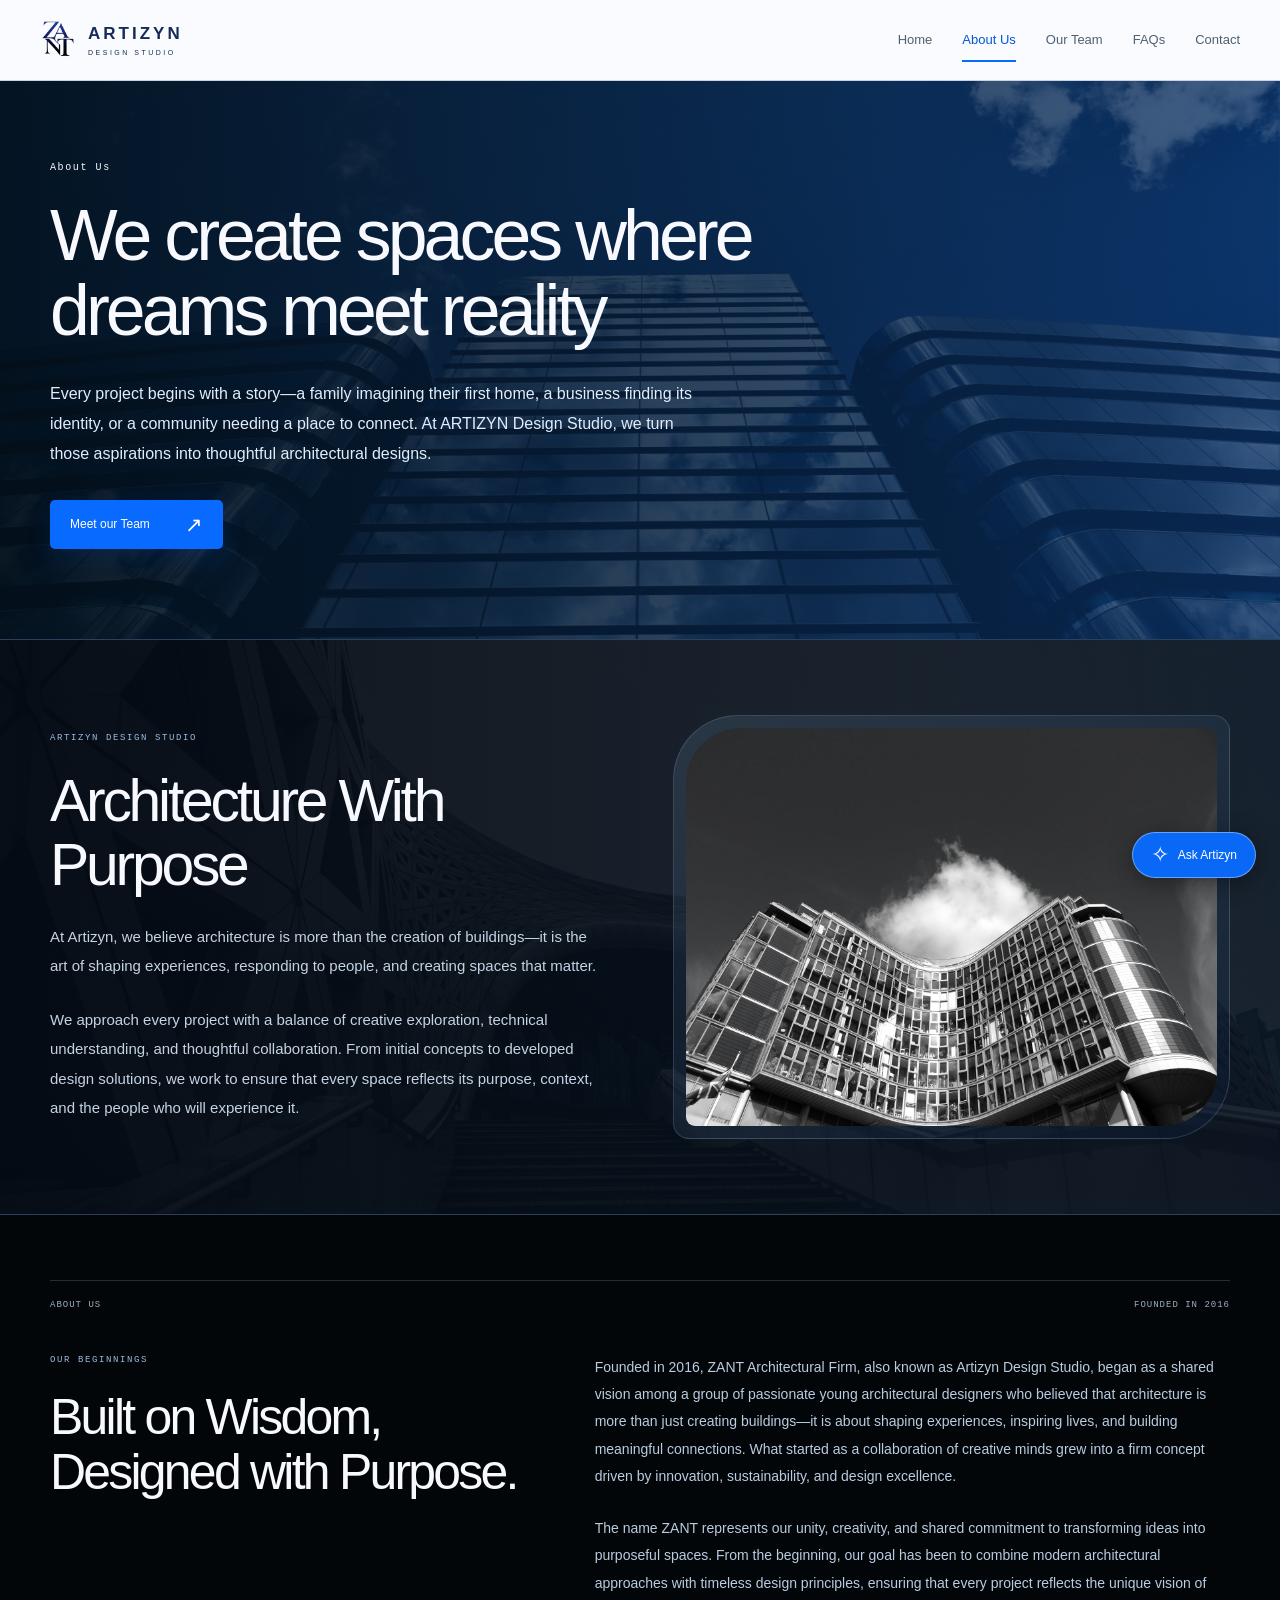
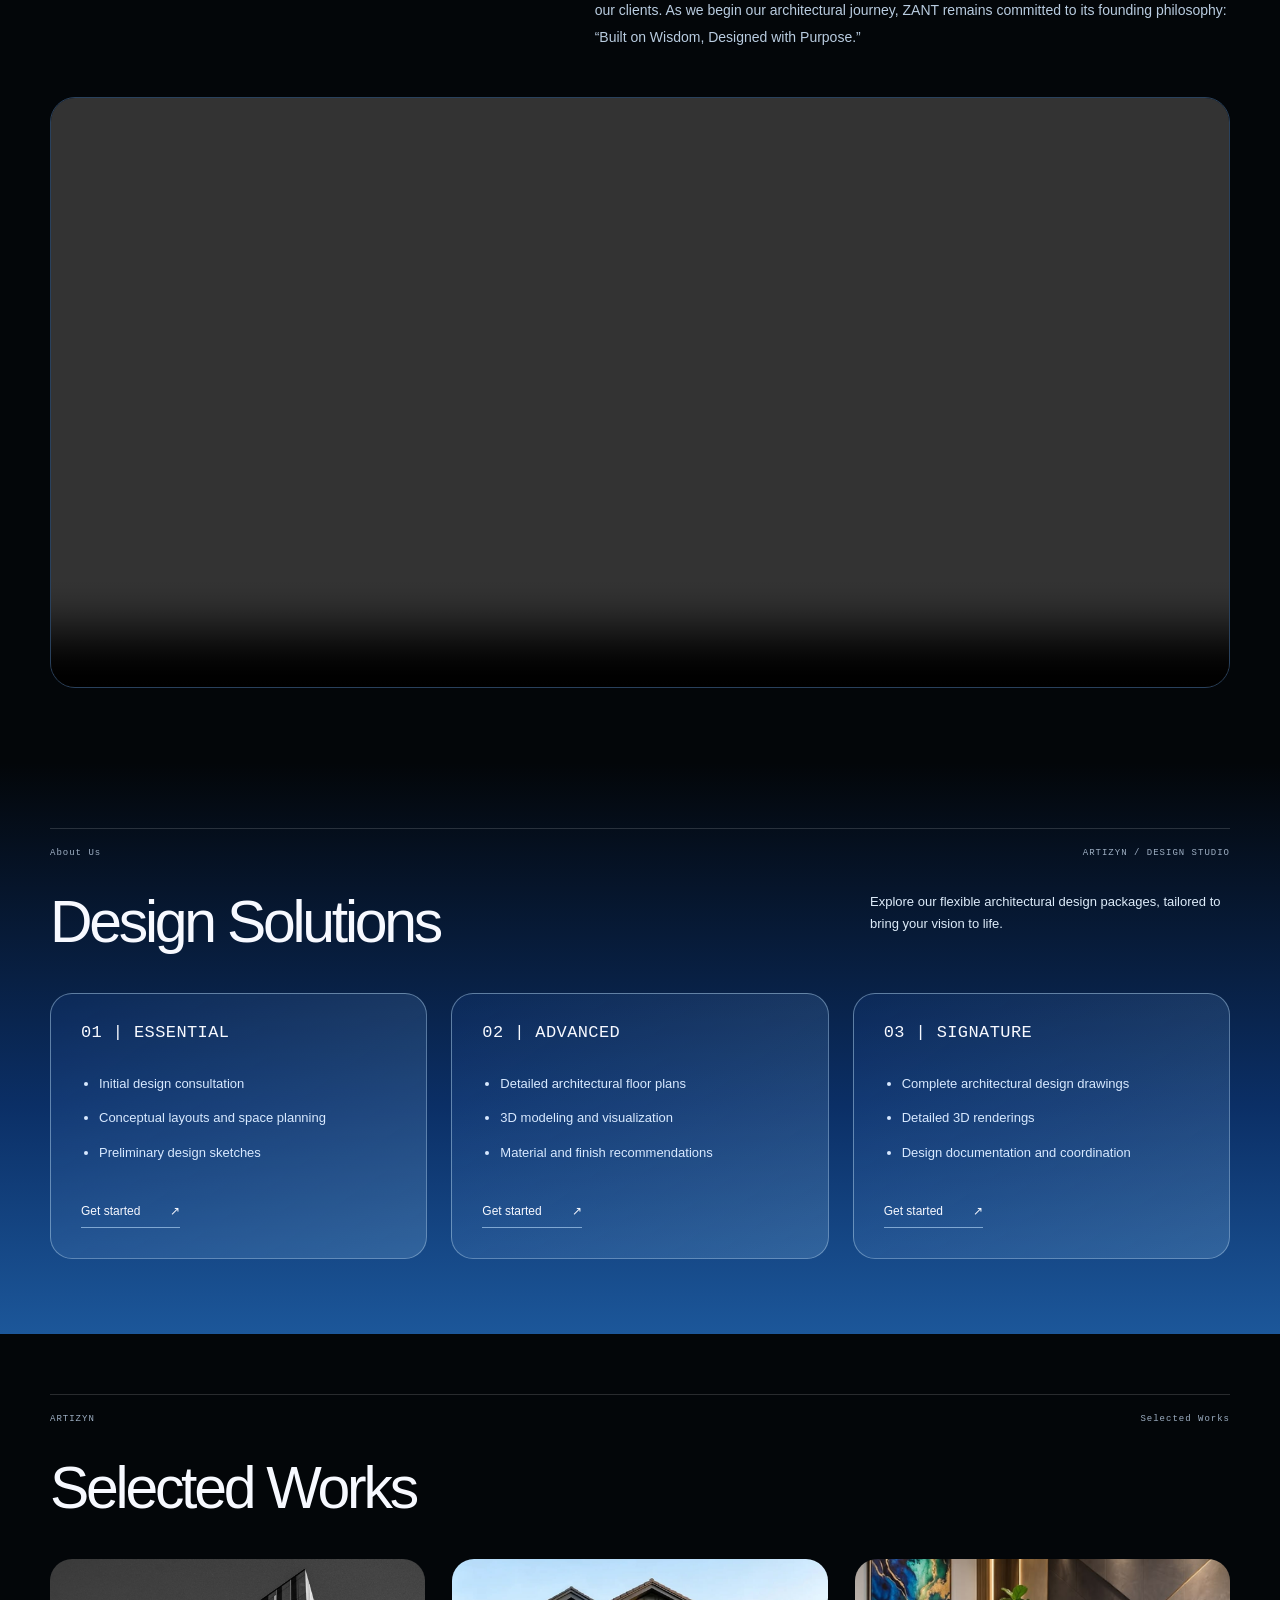
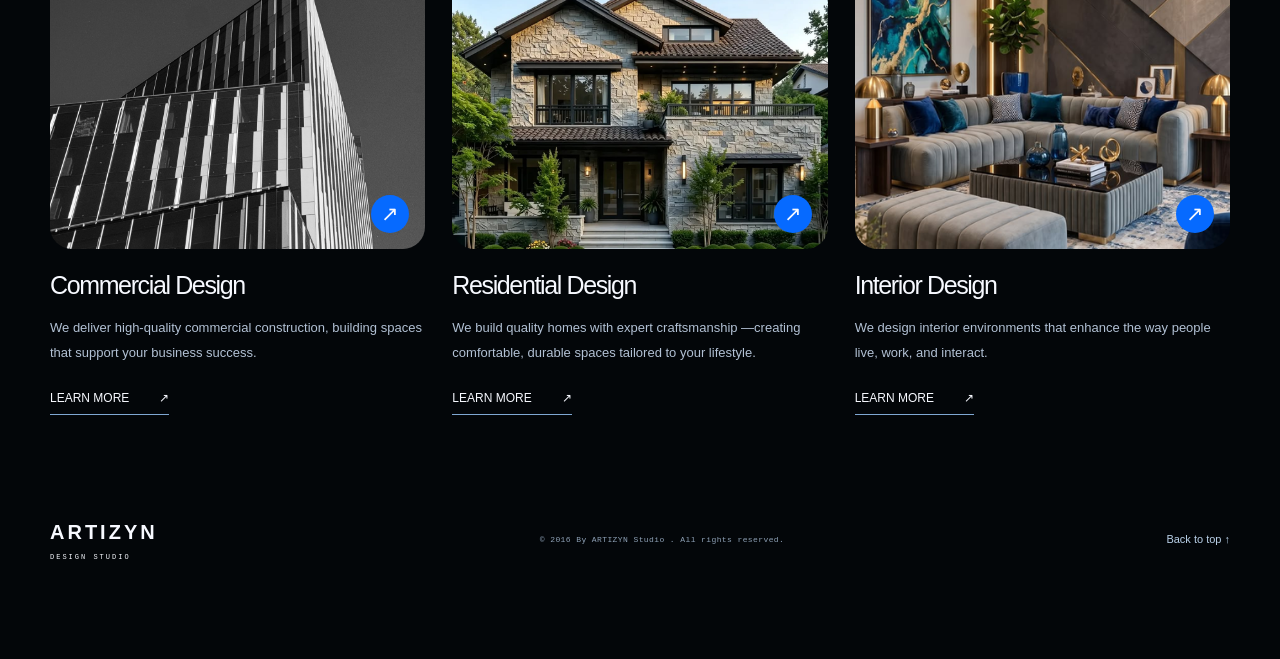
==== commit 96bd6902: "Update about.html" ====
--- a/about.html
+++ b/about.html
@@ -27,14 +27,14 @@
   </div>
 </section>
 <section class="about-origins container" id="our-beginnings" aria-labelledby="origins-title">
-  <div class="section-topline"><span>ABOUT US</span><span>FOUNDED IN 2026</span></div>
-  <div class="origins-grid"><div><p class="eyebrow">OUR BEGINNINGS</p><h2 id="origins-title">Built on Wisdom,<br>Designed with Purpose.</h2></div><div class="origins-copy"><p>Founded in 2026, ZANT Architectural Firm, also known as Artizyn Design Studio, began as a shared vision among a group of passionate young architectural designers who believed that architecture is more than just creating buildings—it is about shaping experiences, inspiring lives, and building meaningful connections. What started as a collaboration of creative minds grew into a firm concept driven by innovation, sustainability, and design excellence.</p><p>The name ZANT represents our unity, creativity, and shared commitment to transforming ideas into purposeful spaces. From the beginning, our goal has been to combine modern architectural approaches with timeless design principles, ensuring that every project reflects the unique vision of our clients. As we begin our architectural journey, ZANT remains committed to its founding philosophy: “Built on Wisdom, Designed with Purpose.”</p></div></div>
+  <div class="section-topline"><span>ABOUT US</span><span>FOUNDED IN 2016</span></div>
+  <div class="origins-grid"><div><p class="eyebrow">OUR BEGINNINGS</p><h2 id="origins-title">Built on Wisdom,<br>Designed with Purpose.</h2></div><div class="origins-copy"><p>Founded in 2016, ZANT Architectural Firm, also known as Artizyn Design Studio, began as a shared vision among a group of passionate young architectural designers who believed that architecture is more than just creating buildings—it is about shaping experiences, inspiring lives, and building meaningful connections. What started as a collaboration of creative minds grew into a firm concept driven by innovation, sustainability, and design excellence.</p><p>The name ZANT represents our unity, creativity, and shared commitment to transforming ideas into purposeful spaces. From the beginning, our goal has been to combine modern architectural approaches with timeless design principles, ensuring that every project reflects the unique vision of our clients. As we begin our architectural journey, ZANT remains committed to its founding philosophy: “Built on Wisdom, Designed with Purpose.”</p></div></div>
   <video autoplay muted controls playsinline preload="auto" aria-label="Artizyn About Us studio video"><source src="assets/28ec681d1adf38405089d83d41454bf2.mp4" type="video/mp4">Your browser does not support video. <a href="assets/28ec681d1adf38405089d83d41454bf2.mp4">Download the About Us video</a>.</video>
 </section>
 <section class="packages-section"><div class="container"><div class="section-topline"><span>About Us</span><span>ARTIZYN / DESIGN STUDIO</span></div><div class="section-heading"><h2>Design Solutions</h2><p>Explore our flexible architectural design packages, tailored to bring your vision to life.</p></div><div class="package-grid"><article class="package-card"><h3>01 | ESSENTIAL</h3><ul><li>Initial design consultation</li><li>Conceptual layouts and space planning</li><li>Preliminary design sketches</li></ul><a class="text-link" href="contact.html?package=Essential">Get started <span aria-hidden="true">↗</span></a></article><article class="package-card"><h3>02 | ADVANCED</h3><ul><li>Detailed architectural floor plans</li><li>3D modeling and visualization</li><li>Material and finish recommendations</li></ul><a class="text-link" href="contact.html?package=Advanced">Get started <span aria-hidden="true">↗</span></a></article><article class="package-card"><h3>03 | SIGNATURE</h3><ul><li>Complete architectural design drawings</li><li>Detailed 3D renderings</li><li>Design documentation and coordination</li></ul><a class="text-link" href="contact.html?package=Signature">Get started <span aria-hidden="true">↗</span></a></article></div></div></section>
 <section class="selected-section container" id="selected-works"><div class="section-topline"><span>ARTIZYN</span><span>Selected Works</span></div><h2>Selected Works</h2><div class="work-grid"><article class="work-category"><a class="work-category-image" href="commercial.html"><img src="assets/98d7e2358748f0d993f6f96458d1f9bc.jpg" alt="Commercial Design" class="" loading="lazy"><span aria-hidden="true">↗</span></a><h3>Commercial Design</h3><p>We deliver high-quality commercial construction, building spaces that support your business success.</p><a class="text-link" href="commercial.html">LEARN MORE <span aria-hidden="true">↗</span></a></article><article class="work-category"><a class="work-category-image" href="residential.html"><img src="assets/cbf2e55124b88dc359e330a60bb143f4.png" alt="Residential Design" class="" loading="lazy"><span aria-hidden="true">↗</span></a><h3>Residential Design</h3><p>We build quality homes with expert craftsmanship —creating comfortable, durable spaces tailored to your lifestyle.</p><a class="text-link" href="residential.html">LEARN MORE <span aria-hidden="true">↗</span></a></article><article class="work-category"><a class="work-category-image" href="interiors.html"><img src="assets/83908683cc5d75534dca1bf2333109cd.png" alt="Interior Design" class="" loading="lazy"><span aria-hidden="true">↗</span></a><h3>Interior Design</h3><p>We design interior environments that enhance the way people live, work, and interact.</p><a class="text-link" href="interiors.html">LEARN MORE <span aria-hidden="true">↗</span></a></article></div></section>
 </main>
-  <footer class="container site-footer"><a href="index.html" class="footer-wordmark">ARTIZYN<span>DESIGN STUDIO</span></a><p>© 2026 By ARTIZYN Studio . All rights reserved.</p><a href="#main" class="back-top">Back to top ↑</a></footer>
+  <footer class="container site-footer"><a href="index.html" class="footer-wordmark">ARTIZYN<span>DESIGN STUDIO</span></a><p>© 2016 By ARTIZYN Studio . All rights reserved.</p><a href="#main" class="back-top">Back to top ↑</a></footer>
   <div class="assistant-panel" id="assistant-panel" hidden><div class="assistant-header"><strong>Artizyn</strong><button id="assistant-close" type="button" aria-label="Close Artizyn assistant">×</button></div><iframe id="assistant-frame" title="Artizyn AI Agent and Design Helper" data-src="https://agent.jotform.com/01a19ae77b0070008f9f59770c9044ddc008/canva-chatbot-bubble" referrerpolicy="strict-origin-when-cross-origin"></iframe><a href="https://agent.jotform.com/01a19ae77b0070008f9f59770c9044ddc008/canva-chatbot-bubble" target="_blank" rel="noopener noreferrer" class="assistant-link">Open assistant in a new tab ↗</a></div>
   <button class="assistant-toggle" id="assistant-toggle" type="button" aria-expanded="false" aria-controls="assistant-panel"><span aria-hidden="true">✧</span> Ask Artizyn</button>
   <dialog id="project-dialog" aria-labelledby="dialog-title"><div class="dialog-header"><h2 id="dialog-title">Selected Works</h2><button id="dialog-close" type="button" aria-label="Close project image">Close ×</button></div><img id="dialog-image" alt=""><p id="dialog-address"></p></dialog>
